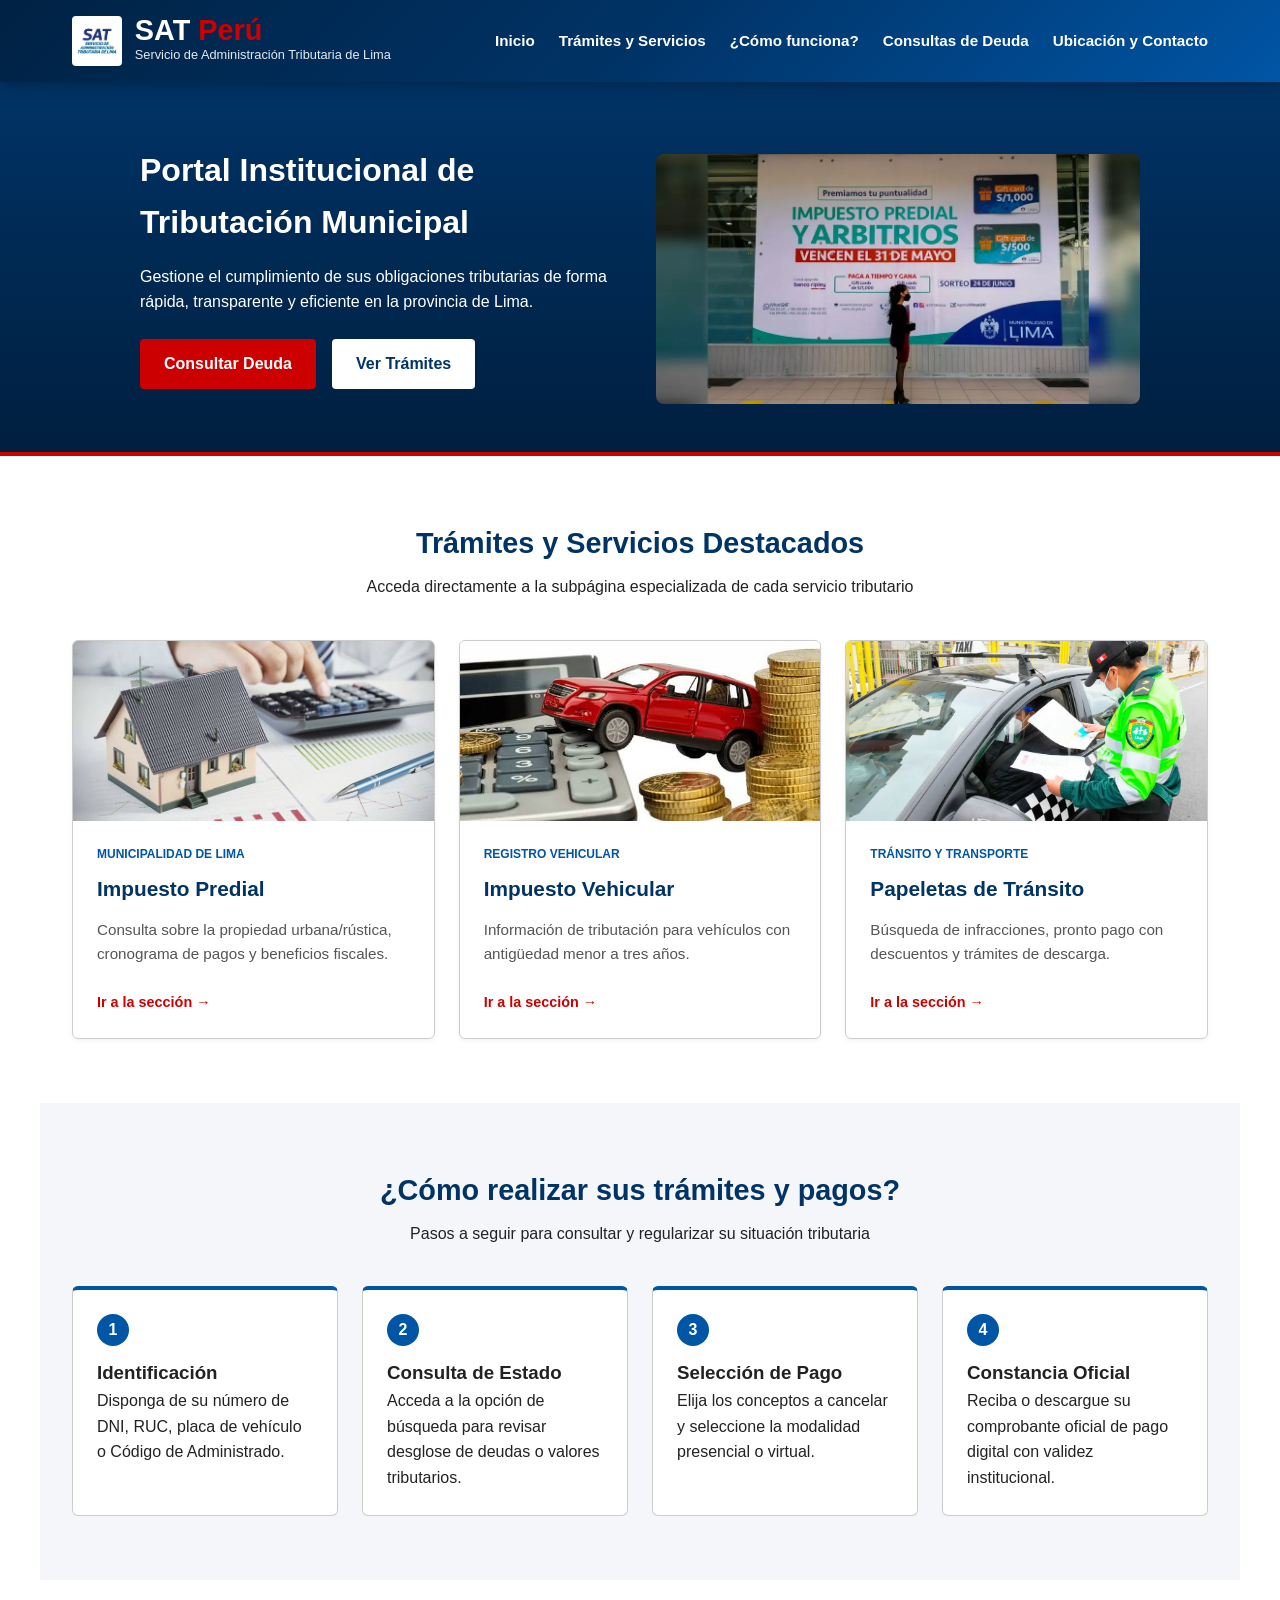
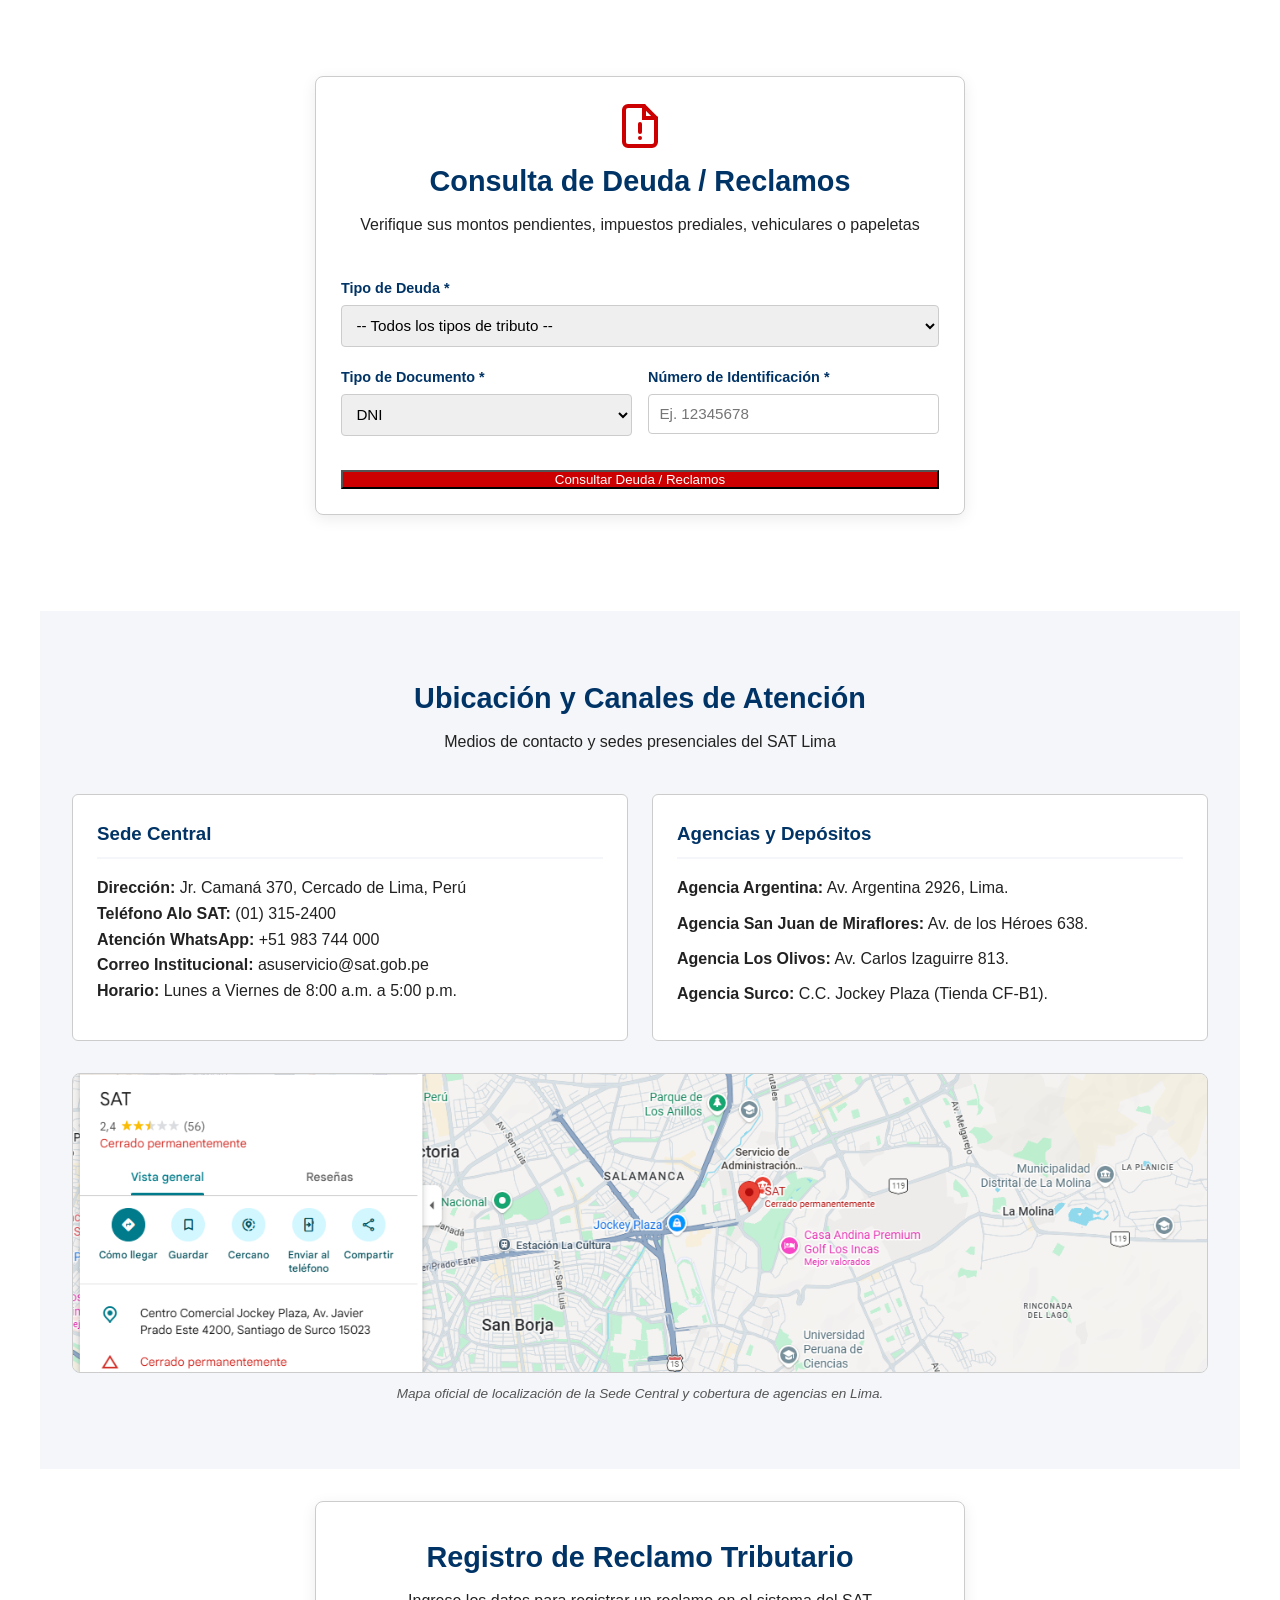
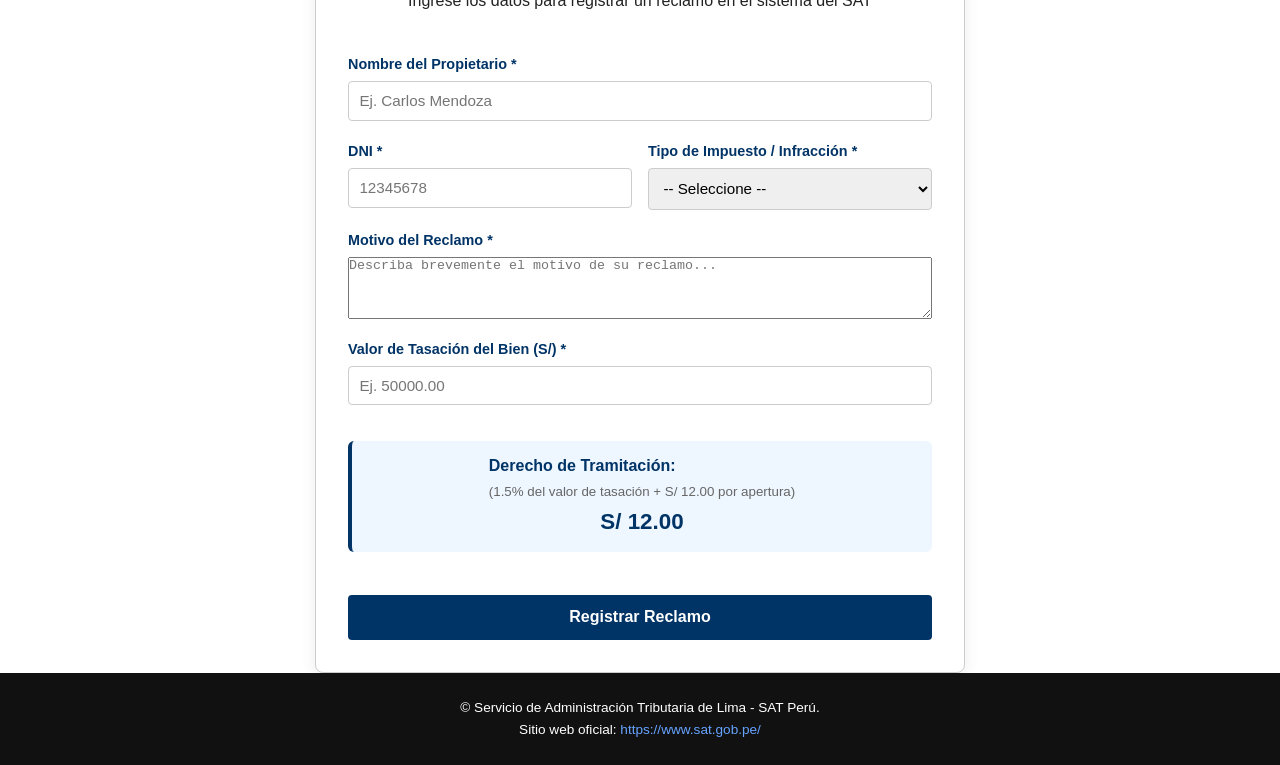
==== index.html @ f6a35fd5 "Integración módulo Reclamos Tributarios, Tasación y Pasarela de Pagos" ====
<!DOCTYPE html>
<html lang="es">
<head>
    <meta charset="UTF-8">
    <meta name="viewport" content="width=device-width, initial-scale=1.0">
    <meta name="description" content="Servicio de Administración Tributaria de Lima - SAT Perú. Portal de trámites y tributación municipal.">
    <title>SAT Perú - Servicio de Administración Tributaria de Lima</title>
    <link rel="stylesheet" href="css/styles.css">
</head>
<body>

    <!-- Encabezado y Navegación Principal -->
    <header class="main-header">
        <div class="header-container">
            <div class="brand">
                <div class="img-container logo-container">
                    <img src="img/SAT_logo.jpg" alt="Logo SAT Perú" class="adaptive-img">
                </div>
                <div>
                    <h1>SAT <span>Perú</span></h1>
                    <p class="tagline">Servicio de Administración Tributaria de Lima</p>
                </div>
            </div>
            <nav class="main-nav">
    <ul>
        <li><a href="index.html">Inicio</a></li>
        <li><a href="#servicios">Trámites y Servicios</a></li>
        <li><a href="#como-funciona">¿Cómo funciona?</a></li>
        <li><a href="#consultas">Consultas de Deuda</a></li>
        <li><a href="#contacto">Ubicación y Contacto</a></li>
        <!-- NUEVO: Enlace dinámico al Panel -->
        <li id="item-panel" style="display: none;"><a href="panel.html" style="color: #ffc107; font-weight: bold;">Panel de Gestión</a></li>
    </ul>
    <div id="user-info"></div>
</nav>
        </div>
    </header>

    <main>
        <!-- 1. INICIO: Hero Banner con <picture> adaptativo -->
        <section id="inicio" class="hero-section">
            <div class="hero-container">
                <div class="hero-content">
                    <h2>Portal Institucional de Tributación Municipal</h2>
                    <p>Gestione el cumplimiento de sus obligaciones tributarias de forma rápida, transparente y eficiente en la provincia de Lima.</p>
                    <div class="hero-buttons">
                        <a href="#consultas" class="btn btn-primary">Consultar Deuda</a>
                        <a href="#servicios" class="btn btn-secondary">Ver Trámites</a>
                    </div>
                </div>
                <!-- Requerimiento: Imagen adaptativa usando <picture> -->
                <div class="img-container hero-img-container">
                    <picture>
                        <source media="(max-width: 600px)" srcset="img/BannerInicio.jpg">
                        <img src="img/BannerInicio.jpg" alt="Banner Principal SAT" class="adaptive-img">
                    </picture>
                </div>
            </div>
        </section>

        <!-- 2. SERVICIOS / TRÁMITES -->
        <section id="servicios" class="section-container">
            <div class="section-title">
                <h2>Trámites y Servicios Destacados</h2>
                <p>Acceda directamente a la subpágina especializada de cada servicio tributario</p>
            </div>

            <div class="services-nav-grid">
                <a href="ImpuestoPredial.html" class="nav-card">
                    <div class="img-container card-img-container">
                        <img src="img/ImpuestoPredial.jpg" alt="Imagen Impuesto Predial" class="adaptive-img">
                    </div>
                    <div class="card-body">
                        <span class="card-tag">Municipalidad de Lima</span>
                        <h3>Impuesto Predial</h3>
                        <p>Consulta sobre la propiedad urbana/rústica, cronograma de pagos y beneficios fiscales.</p>
                        <span class="card-link">Ir a la sección &rarr;</span>
                    </div>
                </a>

                <a href="ImpuestoVehicular.html" class="nav-card">
                    <div class="img-container card-img-container">
                        <img src="img/ImpuestoVehicular.jpg" alt="Imagen Impuesto Vehicular" class="adaptive-img">
                    </div>
                    <div class="card-body">
                        <span class="card-tag">Registro Vehicular</span>
                        <h3>Impuesto Vehicular</h3>
                        <p>Información de tributación para vehículos con antigüedad menor a tres años.</p>
                        <span class="card-link">Ir a la sección &rarr;</span>
                    </div>
                </a>

                <a href="Papeletas.html" class="nav-card">
                    <div class="img-container card-img-container">
                        <img src="img/Papeletas.jpg" alt="Imagen Papeletas de Tránsito" class="adaptive-img">
                    </div>
                    <div class="card-body">
                        <span class="card-tag">Tránsito y Transporte</span>
                        <h3>Papeletas de Tránsito</h3>
                        <p>Búsqueda de infracciones, pronto pago con descuentos y trámites de descarga.</p>
                        <span class="card-link">Ir a la sección &rarr;</span>
                    </div>
                </a>


            </div>
        </section>

        <!-- 3. CÓMO FUNCIONA -->
        <section id="como-funciona" class="section-container bg-light">
            <div class="section-title">
                <h2>¿Cómo realizar sus trámites y pagos?</h2>
                <p>Pasos a seguir para consultar y regularizar su situación tributaria</p>
            </div>
            <div class="steps-grid">
                <div class="step-card">
                    <span class="step-number">1</span>
                    <h3>Identificación</h3>
                    <p>Disponga de su número de DNI, RUC, placa de vehículo o Código de Administrado.</p>
                </div>
                <div class="step-card">
                    <span class="step-number">2</span>
                    <h3>Consulta de Estado</h3>
                    <p>Acceda a la opción de búsqueda para revisar desglose de deudas o valores tributarios.</p>
                </div>
                <div class="step-card">
                    <span class="step-number">3</span>
                    <h3>Selección de Pago</h3>
                    <p>Elija los conceptos a cancelar y seleccione la modalidad presencial o virtual.</p>
                </div>
                <div class="step-card">
                    <span class="step-number">4</span>
                    <h3>Constancia Oficial</h3>
                    <p>Reciba o descargue su comprobante oficial de pago digital con validez institucional.</p>
                </div>
            </div>
        </section>

<!-- 4. RF-33.1 FORMULARIO Y RF-33.2 TABLA DE RESULTADOS (ENSANCHADO CON BOTÓN PAGAR) -->
<section id="consultas" class="section-container" style="max-width: 1000px; margin: 2rem auto; width: 95%;">
    <div class="form-wrapper" style="width: 100%; box-sizing: border-box; padding: 25px;">
        <div class="section-title">
            <div class="svg-alert-icon">
                <svg viewBox="0 0 24 24" width="48" height="48" fill="none" stroke="currentColor" stroke-width="2" stroke-linecap="round">
                    <path d="M14 2H6a2 2 0 0 0-2 2v16a2 2 0 0 0 2 2h12a2 2 0 0 0 2-2V8z"></path>
                    <polyline points="14 2 14 8 20 8"></polyline>
                    <line x1="12" y1="18" x2="12.01" y2="18" class="pulse-dot"></line>
                    <line x1="12" y1="11" x2="12" y2="15"></line>
                </svg>
            </div>
            <h2>Consulta de Deuda / Reclamos</h2>
            <p>Verifique sus montos pendientes, impuestos prediales, vehiculares o papeletas</p>
        </div>

        <form id="form-consulta" class="sat-form">
            <div class="form-group">
                <label for="consulta-tipo">Tipo de Deuda *</label>
                <select id="consulta-tipo" name="tipo-deuda" required class="form-control">
                    <option value="TODOS">-- Todos los tipos de tributo --</option>
                    <option value="Impuesto Predial">Impuesto Predial</option>
                    <option value="Impuesto Vehicular">Impuesto Vehicular</option>
                    <option value="Papeleta">Papeletas de Tránsito</option>
                </select>
            </div>

            <div class="form-row">
                <div class="form-group">
                    <label for="consulta-doc-tipo">Tipo de Documento *</label>
                    <select id="consulta-doc-tipo" name="tipo-doc" required class="form-control">
                        <option value="dni">DNI</option>
                    </select>
                </div>
                <div class="form-group">
                    <label for="consulta-dni">Número de Identificación *</label>
                    <input type="text" id="consulta-dni" class="form-control" placeholder="Ej. 12345678" required maxlength="8">
                </div>
            </div>

            <button type="submit" class="btn-primary" style="width: 100%; margin-top: 15px;">Consultar Deuda / Reclamos</button>
        </form>

        <!-- Tabla de Resultados Ensanchada -->
        <div id="resultado-busqueda-container" style="margin-top: 35px; display: none;">
            <h3 style="color: #003366; margin-bottom: 15px; font-size: 1.2rem;">Sus Reclamos Registrados</h3>
            <div class="tabla-container" style="overflow-x: auto; width: 100%; border-radius: 6px; box-shadow: 0 2px 8px rgba(0,0,0,0.1);">
                <table class="tabla-reclamos" style="width: 100%; border-collapse: collapse; background-color: #ffffff; text-align: left; font-size: 0.95rem;">
                    <thead>
                        <tr style="background-color: #003366; color: white;">
                            <th style="padding: 12px 16px; width: 12%;">Código</th>
                            <th style="padding: 12px 16px; width: 15%;">Tipo Impuesto</th>
                            <th style="padding: 12px 16px; width: 25%;">Motivo</th>
                            <th style="padding: 12px 16px; width: 12%;">Monto (S/)</th>
                            <th style="padding: 12px 16px; width: 10%;">Estado</th>
                            <th style="padding: 12px 16px; width: 10%;">Fecha</th>
                            <th style="padding: 12px 16px; width: 16%; text-align: center;">Acciones</th>
                        </tr>
                    </thead>
                    <tbody id="tbody-resultados-consulta">
                        <!-- Contenido dinámico renderizado por JS -->
                    </tbody>
                </table>
            </div>
        </div>
    </div>
</section>
        

        <!-- 5. UBICACIÓN Y CONTACTO con <figure> + <figcaption> -->
        <section id="contacto" class="section-container bg-light">
            <div class="section-title">
                <h2>Ubicación y Canales de Atención</h2>
                <p>Medios de contacto y sedes presenciales del SAT Lima</p>
            </div>
            <div class="contact-grid">
                <div class="contact-info">
                    <h3>Sede Central</h3>
                    <p><strong>Dirección:</strong> Jr. Camaná 370, Cercado de Lima, Perú</p>
                    <p><strong>Teléfono Alo SAT:</strong> (01) 315-2400</p>
                    <p><strong>Atención WhatsApp:</strong> +51 983 744 000</p>
                    <p><strong>Correo Institucional:</strong> asuservicio@sat.gob.pe</p>
                    <p><strong>Horario:</strong> Lunes a Viernes de 8:00 a.m. a 5:00 p.m.</p>
                </div>
                <div class="contact-branches">
                    <h3>Agencias y Depósitos</h3>
                    <ul>
                        <li><strong>Agencia Argentina:</strong> Av. Argentina 2926, Lima.</li>
                        <li><strong>Agencia San Juan de Miraflores:</strong> Av. de los Héroes 638.</li>
                        <li><strong>Agencia Los Olivos:</strong> Av. Carlos Izaguirre 813.</li>
                        <li><strong>Agencia Surco:</strong> C.C. Jockey Plaza (Tienda CF-B1).</li>
                    </ul>
                </div>
            </div>

            <!-- Requerimiento: Bloque <figure> + <figcaption> -->
            <figure class="map-figure">
                <div class="img-container map-img-container">
                    <img src="img/Ubicacion.png" alt="Mapa de ubicación Sede Central SAT" class="adaptive-img">
                </div>
                <figcaption>Mapa oficial de localización de la Sede Central y cobertura de agencias en Lima.</figcaption>
            </figure>
        </section>
    </main>


    <!-- FORMULARIO DE REGISTRO DE RECLAMO TRIBUTARIO (RF-33.4) -->
<section class="section-container form-wrapper" style="margin-top: 2rem;">
    <div class="section-title">
        <h2>Registro de Reclamo Tributario</h2>
        <p>Ingrese los datos para registrar un reclamo en el sistema del SAT</p>
    </div>

    <form id="form-reclamo" class="sat-form">
        <div class="form-group">
            <label for="reclamo-nombre">Nombre del Propietario *</label>
            <input type="text" id="reclamo-nombre" required placeholder="Ej. Carlos Mendoza">
        </div>

        <div class="form-row">
            <div class="form-group">
                <label for="reclamo-dni">DNI *</label>
                <input type="text" id="reclamo-dni" maxlength="8" required placeholder="12345678">
            </div>
            <div class="form-group">
    <label for="reclamo-tipo">Tipo de Impuesto / Infracción *</label>
    <select id="reclamo-tipo" required>
        <option value="">-- Seleccione --</option>
        <option value="Predial">Impuesto Predial</option>
        <option value="Vehicular">Impuesto Vehicular</option>
        <option value="Papeleta">Papeleta de Tránsito</option>
    </select>
</div>
        </div>

        <div class="form-group">
            <label for="reclamo-motivo">Motivo del Reclamo *</label>
            <textarea id="reclamo-motivo" rows="4" required placeholder="Describa brevemente el motivo de su reclamo..."></textarea>
        </div>

        <!-- NUEVOS CAMPOS: VALOR DE TASACIÓN Y DERECHO DE TRAMITACIÓN -->
        <div class="form-group">
            <label for="valor_tasacion">Valor de Tasación del Bien (S/) *</label>
            <input type="number" id="valor_tasacion" name="valor_tasacion" step="0.01" min="0" required placeholder="Ej. 50000.00">
        </div>

        <!-- CUADRO RESUMEN DEL CÁLCULO EN TIEMPO REAL -->
        <div class="form-group" style="background-color: #eef6ff; border-left: 4px solid #003366; padding: 12px 15px; border-radius: 6px; display: flex; justify-content: space-between; align-items: center; margin-top: 1rem;">
            <div>
                <strong style="color: #003366; display: block;">Derecho de Tramitación:</strong>
                <small style="color: #666;">(1.5% del valor de tasación + S/ 12.00 por apertura)</small>
            </div>
            <div id="monto_calculado_display" style="font-size: 1.4rem; font-weight: bold; color: #003366;">
                S/ 12.00
            </div>
        </div>

        <!-- Campo oculto del monto calculado para enviar a la BD -->
        <input type="hidden" id="monto_calculado" name="monto_calculado" value="12.00">

        <!-- BOTÓN AZUL ORIGINAL -->
        <button type="submit" class="btn btn-submit animated-btn" style="margin-top: 1.5rem;">
            <span>Registrar Reclamo</span>
        </button>
    </form>

    <!-- MENSAJE Y CÓDIGO DE SEGUIMIENTO GENERADO -->
    <div id="reclamo-resultado" class="results-container" style="display: none; margin-top: 1.5rem;">
        <div class="mock-alert-message">
            <span class="check-icon">&#10004;</span>
            <div>
                <strong>¡Reclamo Guardado en la Base de Datos!</strong>
                <p>Su código de seguimiento asignado es: <b id="codigo-generado" style="font-size: 1.1rem; color: #003366;"></b></p>
            </div>
        </div>
    </div>
</section>

<!-- IMPORTACIÓN DEL SCRIPT TARIFARIO -->
<script src="js/tarifario.js"></script>

<footer class="main-footer">
        <div class="footer-container">
            <p>&copy; Servicio de Administración Tributaria de Lima - SAT Perú.</p>
            <p>Sitio web oficial: <a href="https://www.sat.gob.pe/" target="_blank" rel="noopener noreferrer">https://www.sat.gob.pe/</a></p>
        </div>
    </footer>

<!-- Conexión del script de registro -->
<script type="module" src="js/registro.js"></script>
    <!-- Script de JavaScript para simulación e interacción -->
    <script src="js/main.js"></script>
<script type="module">
    import { verificarSesion } from './js/auth.js';

    document.addEventListener('DOMContentLoaded', () => {
        const usuarioGuardado = sessionStorage.getItem('usuario');
        
        if (usuarioGuardado) {
            const usuario = JSON.parse(usuarioGuardado);
            // Si el rol es admin o empleado, se muestra el enlace al Panel de Gestión
            if (usuario.rol === 'admin' || usuario.rol === 'empleado') {
                const itemPanel = document.getElementById('item-panel');
                if (itemPanel) itemPanel.style.display = 'inline-block';
            }
        }
    });
</script>
</body>
</html>
---- css/styles.css ----
/* ==========================================================================
   ESTILOS BASE E INDEX PRINCIPAL CON MEJORAS DE CSS3
   ========================================================================== */
:root {
    --primary-color: #003366;
    --secondary-color: #0055a5;
    --accent-color: #cc0000;
    --alert-bg: #ffe6e6;
    --alert-border: #ff4d4d;
    --bg-light: #f4f6f9;
    --text-color: #222222;
    --border-color: #cccccc;
    --white: #ffffff;
}

* {
    margin: 0;
    padding: 0;
    box-sizing: border-box;
}

html {
    scroll-behavior: smooth;
}

body {
    font-family: Arial, Helvetica, sans-serif;
    line-height: 1.6;
    color: var(--text-color);
    background-color: var(--white);
}

/* --------------------------------------------------------------------------
   ADAPTABILIDAD DE IMÁGENES
   -------------------------------------------------------------------------- */
.img-container {
    width: 100%;
    background-color: #e2e8f0;
    position: relative;
    overflow: hidden;
    display: flex;
    justify-content: center;
    align-items: center;
}

.adaptive-img {
    width: 100%;
    height: 100%;
    object-fit: cover;
    display: block;
}

.logo-container {
    width: 50px;
    height: 50px;
    border-radius: 4px;
}

.hero-img-container {
    height: 250px;
    border-radius: 8px;
    margin-top: 1.5rem;
}

.card-img-container {
    height: 180px;
}

.map-img-container {
    height: 300px;
    border-radius: 8px;
    margin-top: 2rem;
    border: 1px solid var(--border-color);
}

/* --------------------------------------------------------------------------
   EFECTO: DEGRADADO EN EL ENCABEZADO
   -------------------------------------------------------------------------- */
.main-header {
    /* Degradado en el encabezado */
    background: linear-gradient(135deg, #002244 0%, var(--primary-color) 50%, var(--secondary-color) 100%);
    color: var(--white);
    position: sticky;
    top: 0;
    z-index: 1000;
    box-shadow: 0 4px 12px rgba(0, 0, 0, 0.25);
}

.header-container {
    max-width: 1200px;
    margin: 0 auto;
    display: flex;
    justify-content: space-between;
    align-items: center;
    padding: 1rem 2rem;
}

.brand {
    display: flex;
    align-items: center;
    gap: 0.8rem;
}

.brand h1 {
    font-size: 1.8rem;
    font-weight: bold;
    line-height: 1;
}

.brand h1 span {
    color: var(--accent-color);
}

.brand .tagline {
    font-size: 0.8rem;
    opacity: 0.9;
}

/* TRANSICIÓN 3: COLOR EN EL MENÚ */
.main-nav ul {
    display: flex;
    list-style: none;
    gap: 1.5rem;
}

.main-nav a {
    color: var(--white);
    text-decoration: none;
    font-weight: bold;
    font-size: 0.95rem;
    /* Transición suave de color */
    transition: color 0.3s ease-in-out, transform 0.2s ease;
}

.main-nav a:hover,
.main-nav a:focus {
    color: #ffcc00;
    transform: translateY(-2px);
}

/* HERO SECTION */
.hero-section {
    background: linear-gradient(180deg, var(--primary-color) 0%, #001f3f 100%);
    color: var(--white);
    padding: 3rem 2rem;
    border-bottom: 4px solid var(--accent-color);
}

.hero-container {
    max-width: 1000px;
    margin: 0 auto;
    display: grid;
    grid-template-columns: 1fr 1fr;
    gap: 2rem;
    align-items: center;
}

.hero-content h2 { font-size: 2rem; margin-bottom: 1rem; }
.hero-content p { font-size: 1rem; margin-bottom: 1.5rem; }

.hero-buttons { display: flex; gap: 1rem; }

.btn {
    display: inline-block;
    padding: 0.75rem 1.5rem;
    font-size: 1rem;
    font-weight: bold;
    text-decoration: none;
    border-radius: 4px;
    border: none;
    cursor: pointer;
}

.btn-primary { background-color: var(--accent-color); color: var(--white); }
.btn-secondary { background-color: var(--white); color: var(--primary-color); }

.section-container {
    max-width: 1200px;
    margin: 0 auto;
    padding: 4rem 2rem;
}

.bg-light { background-color: var(--bg-light); }

.section-title { text-align: center; margin-bottom: 2.5rem; }
.section-title h2 { color: var(--primary-color); font-size: 1.8rem; margin-bottom: 0.5rem; }

/* SERVICIOS / CARDS */
.services-nav-grid {
    display: grid;
    grid-template-columns: repeat(auto-fit, minmax(280px, 1fr));
    gap: 1.5rem;
}

.nav-card {
    background-color: var(--white);
    border: 1px solid var(--border-color);
    border-radius: 6px;
    overflow: hidden;
    text-decoration: none;
    color: var(--text-color);
    box-shadow: 0 2px 5px rgba(0,0,0,0.05);
    transition: transform 0.3s ease, box-shadow 0.3s ease;
    display: flex;
    flex-direction: column;
}

.nav-card:hover {
    transform: translateY(-5px);
    box-shadow: 0 8px 15px rgba(0,0,0,0.15);
}

.card-body { padding: 1.5rem; display: flex; flex-direction: column; flex-grow: 1; }
.card-tag { font-size: 0.75rem; color: var(--secondary-color); font-weight: bold; text-transform: uppercase; margin-bottom: 0.5rem; }
.nav-card h3 { color: var(--primary-color); margin-bottom: 0.8rem; font-size: 1.3rem; }
.nav-card p { font-size: 0.95rem; color: #555555; margin-bottom: 1.5rem; flex-grow: 1; }
.card-link { font-weight: bold; color: var(--accent-color); font-size: 0.9rem; }

/* PASOS */
.steps-grid { display: grid; grid-template-columns: repeat(auto-fit, minmax(220px, 1fr)); gap: 1.5rem; }
.step-card { background-color: var(--white); padding: 1.5rem; border-radius: 6px; border: 1px solid var(--border-color); border-top: 4px solid var(--secondary-color); }
.step-number { display: inline-block; background-color: var(--secondary-color); color: var(--white); width: 32px; height: 32px; border-radius: 50%; line-height: 32px; text-align: center; font-weight: bold; margin-bottom: 0.75rem; }

/* --------------------------------------------------------------------------
   FORMULARIO Y EFECTO: ÍCONO SVG ANIMADO
   -------------------------------------------------------------------------- */
.form-wrapper {
    max-width: 650px;
    margin: 0 auto;
    background-color: var(--white);
    padding: 2rem;
    border-radius: 8px;
    box-shadow: 0 4px 15px rgba(0,0,0,0.08);
    border: 1px solid var(--border-color);
}

/* Ícono SVG Animado */
.svg-alert-icon {
    display: flex;
    justify-content: center;
    margin-bottom: 0.5rem;
    color: var(--accent-color);
}

.svg-alert-icon svg {
    animation: floatIcon 3s ease-in-out infinite;
}

.pulse-dot {
    animation: pulseDot 1.2s infinite alternate;
}

@keyframes floatIcon {
    0%, 100% { transform: translateY(0); }
    50% { transform: translateY(-6px); }
}

@keyframes pulseDot {
    0% { opacity: 0.2; }
    100% { opacity: 1; stroke-width: 3; }
}

.sat-form { display: flex; flex-direction: column; gap: 1.2rem; }
.form-row { display: flex; gap: 1rem; }
.form-group { display: flex; flex-direction: column; flex: 1; }
.form-group label { font-weight: bold; margin-bottom: 0.3rem; font-size: 0.9rem; color: var(--primary-color); }
.form-group input, .form-group select { padding: 0.65rem; border: 1px solid var(--border-color); border-radius: 4px; font-size: 0.95rem; }

/* TRANSICIÓN 2 Y ANIMACIÓN 2: BOTÓN DE CONSULTA ANIMADO */
.animated-btn {
    background-color: var(--primary-color);
    color: var(--white);
    width: 100%;
    padding: 0.85rem;
    /* Transición en el botón de consulta */
    transition: background-color 0.3s ease, transform 0.1s ease, box-shadow 0.3s ease;
    position: relative;
    overflow: hidden;
}

.animated-btn:hover {
    background-color: var(--secondary-color);
    box-shadow: 0 4px 12px rgba(0, 85, 165, 0.3);
}

/* Confirmación animada al presionar (Active State) */
.animated-btn:active {
    transform: scale(0.98);
    background-color: #001f3f;
    animation: clickPulse 0.4s ease-out;
}

@keyframes clickPulse {
    0% { box-shadow: 0 0 0 0 rgba(0, 85, 165, 0.7); }
    100% { box-shadow: 0 0 0 14px rgba(0, 85, 165, 0); }
}

/* --------------------------------------------------------------------------
   RF-33.2: TABLA DE RESULTADOS CON ANIMACIONES Y SOMBRA
   -------------------------------------------------------------------------- */
/* EFECTO 1: SOMBRA EN EL BLOQUE DE RESULTADOS Y ANIMACIÓN 3: APARICIÓN PROGRESIVA */
/* Contenedor de resultados oculto por defecto */
.results-container {
    display: none;
    max-width: 900px;
    margin: 3rem auto 0 auto;
    background-color: var(--white);
    border-radius: 8px;
    padding: 1.5rem;
    box-shadow: 0 10px 25px rgba(0, 0, 0, 0.12);
    border: 1px solid var(--border-color);
}

/* Activación controlada por JavaScript */
.results-container.active {
    display: block;
    animation: fadeInUp 0.8s cubic-bezier(0.16, 1, 0.3, 1) forwards;
}   

@keyframes fadeInUp {
    from {
        opacity: 0;
        transform: translateY(25px);
    }
    to {
        opacity: 1;
        transform: translateY(0);
    }
}

.results-header {
    border-bottom: 2px solid var(--bg-light);
    padding-bottom: 0.8rem;
    margin-bottom: 1.2rem;
}

.results-header h3 { color: var(--primary-color); font-size: 1.3rem; }
.results-header p { font-size: 0.85rem; color: #666; }

.table-responsive {
    overflow-x: auto;
}

.results-table {
    width: 100%;
    border-collapse: collapse;
    text-align: left;
    font-size: 0.95rem;
}

.results-table th {
    background-color: var(--primary-color);
    color: var(--white);
    padding: 0.85rem;
    font-weight: bold;
}

.results-table td {
    padding: 0.85rem;
    border-bottom: 1px solid var(--border-color);
}

/* ANIMACIÓN 1 Y TRANSICIÓN 1: FILAS VENCIDAS CON COLOR DE ALERTA */
.row-vencida {
    background-color: var(--alert-bg);
    /* Transición de color en filas vencidas */
    transition: background-color 0.4s ease, transform 0.2s ease;
    /* Animación de pulsación de alerta continua */
    animation: alertPulse 1s infinite alternate;
}

.row-vencida:hover {
    background-color: #ffcccc;
    transform: scale(1.005);
}

@keyframes alertPulse {
    0% { background-color: #fff0f0; }
    100% { background-color: #ffd6d6; }
}

.row-pendiente {
    transition: background-color 0.3s ease;
}

.row-pendiente:hover {
    background-color: #f9f9f9;
}

/* Badges de estado */
.status-badge {
    padding: 0.25rem 0.6rem;
    border-radius: 12px;
    font-size: 0.8rem;
    font-weight: bold;
}

.status-badge.alert {
    background-color: var(--accent-color);
    color: var(--white);
}

.status-badge.pending {
    background-color: #e6b800;
    color: #111;
}

/* CONTACTO */
.contact-grid { display: grid; grid-template-columns: repeat(auto-fit, minmax(280px, 1fr)); gap: 1.5rem; }
.contact-info, .contact-branches { background-color: var(--white); padding: 1.5rem; border-radius: 6px; border: 1px solid var(--border-color); }
.contact-info h3, .contact-branches h3 { color: var(--primary-color); margin-bottom: 1rem; border-bottom: 2px solid var(--bg-light); padding-bottom: 0.5rem; }
.contact-branches ul { list-style: none; }
.contact-branches li { margin-bottom: 0.6rem; }

.main-footer { background-color: #111111; color: var(--white); text-align: center; padding: 1.5rem; font-size: 0.85rem; }
.main-footer a { color: #66a3ff; text-decoration: none; }

@media (max-width: 768px) {
    .header-container { flex-direction: column; gap: 1rem; text-align: center; }
    .hero-container { grid-template-columns: 1fr; }
    .form-row { flex-direction: column; }
}

/* Estilos para <figure> y <figcaption> */
.map-figure {
    margin-top: 2rem;
    display: flex;
    flex-direction: column;
    align-items: center;
}

.map-figure .map-img-container {
    margin-top: 0;
}

.map-figure figcaption {
    margin-top: 0.6rem;
    font-size: 0.85rem;
    color: #555555;
    font-style: italic;
    text-align: center;
}

/* --------------------------------------------------------------------------
   ESTILOS LOGIN Y REGISTRO
   -------------------------------------------------------------------------- */
.auth-tabs {
    display: flex;
    margin-bottom: 1.5rem;
    border-bottom: 2px solid var(--border-color);
}

.auth-tab {
    flex: 1;
    padding: 0.75rem;
    background: none;
    border: none;
    font-weight: 600;
    color: #666;
    cursor: pointer;
    transition: color 0.3s, border-bottom 0.3s;
}

.auth-tab.active {
    color: var(--primary-color, #003366);
    border-bottom: 3px solid var(--primary-color, #003366);
}
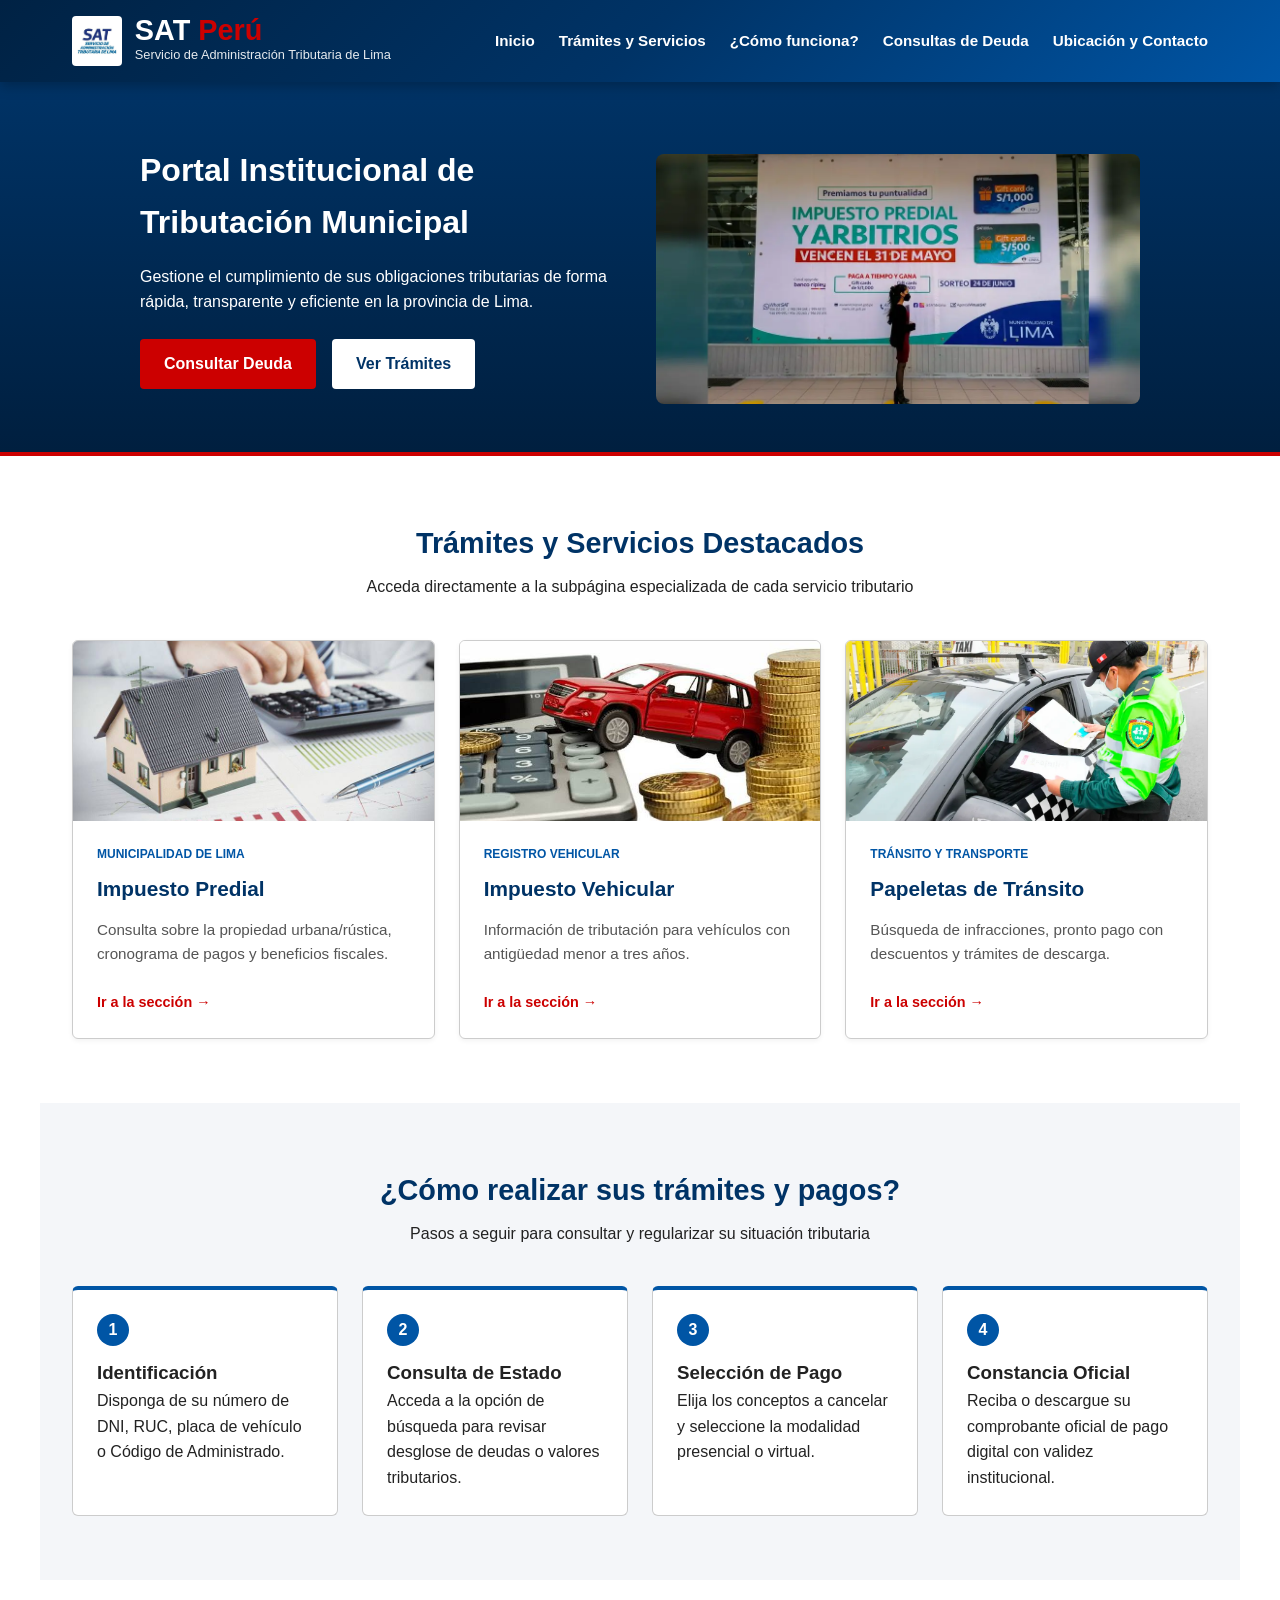
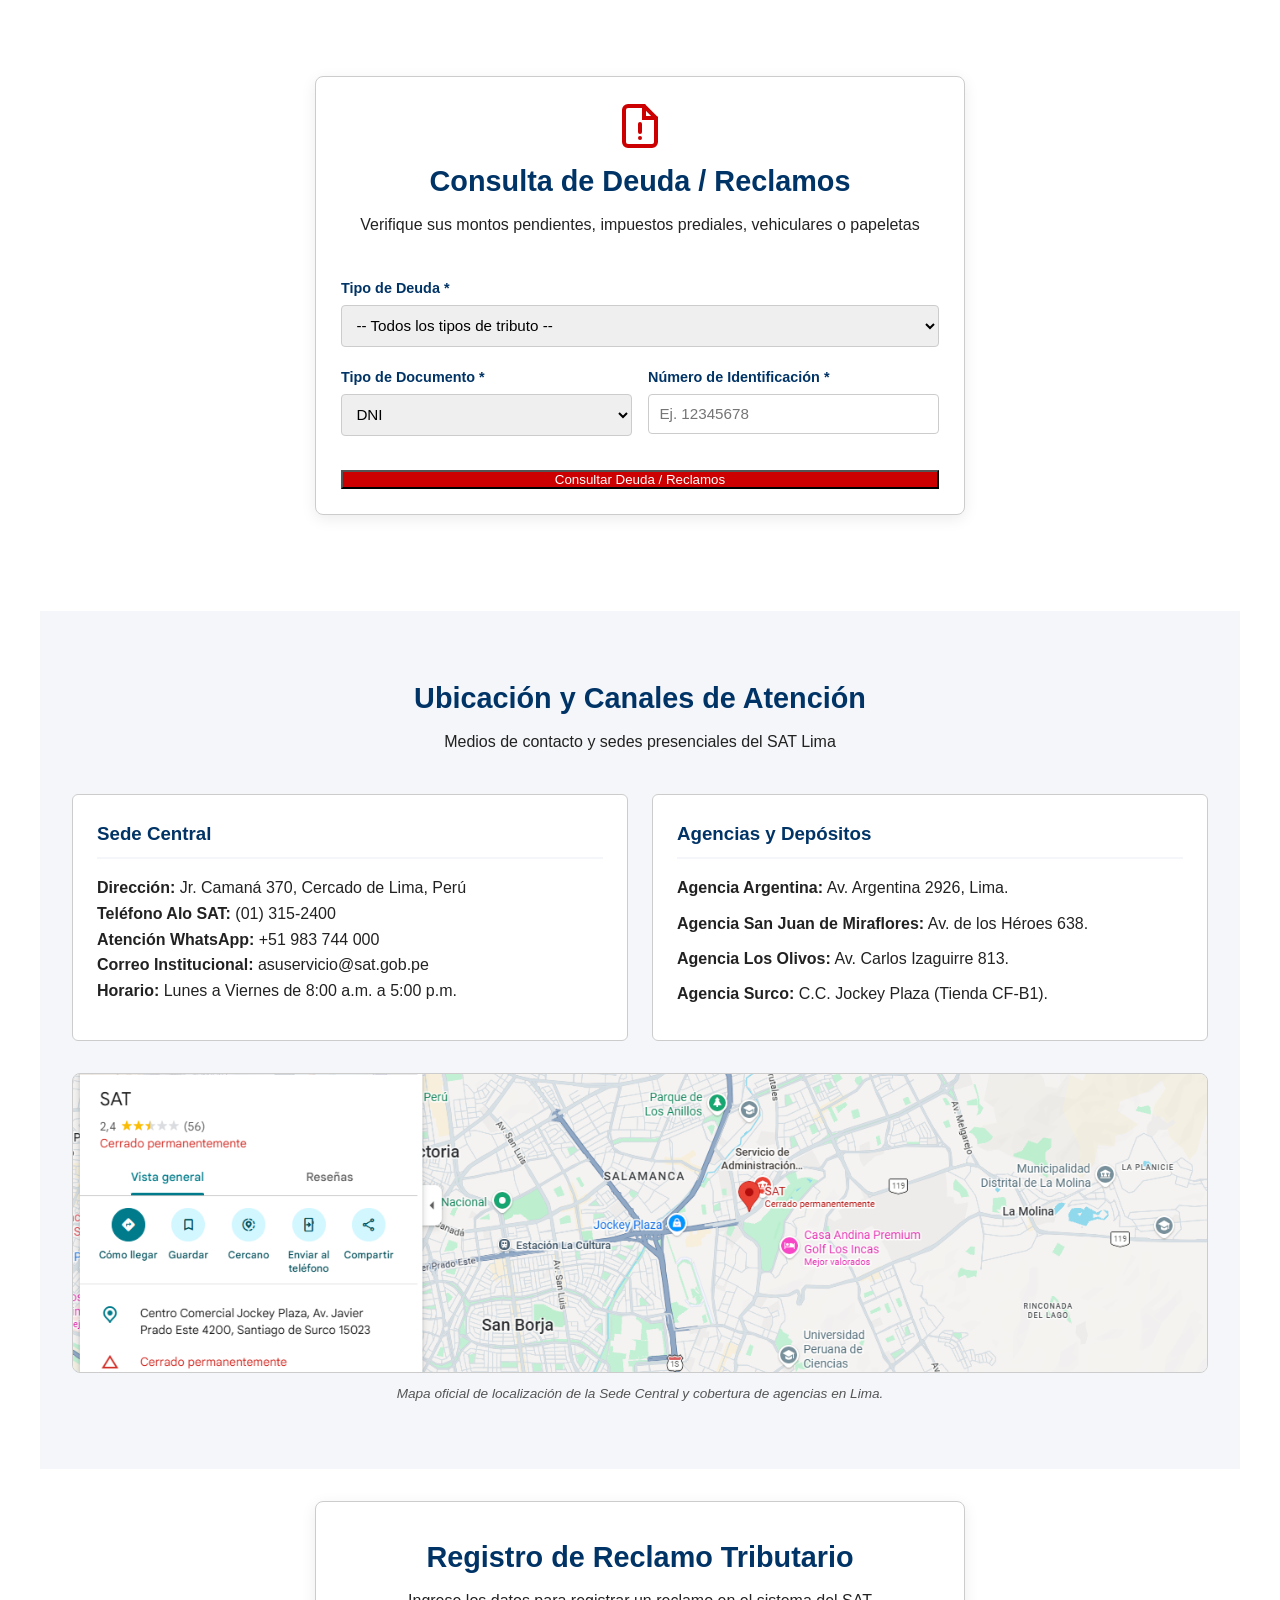
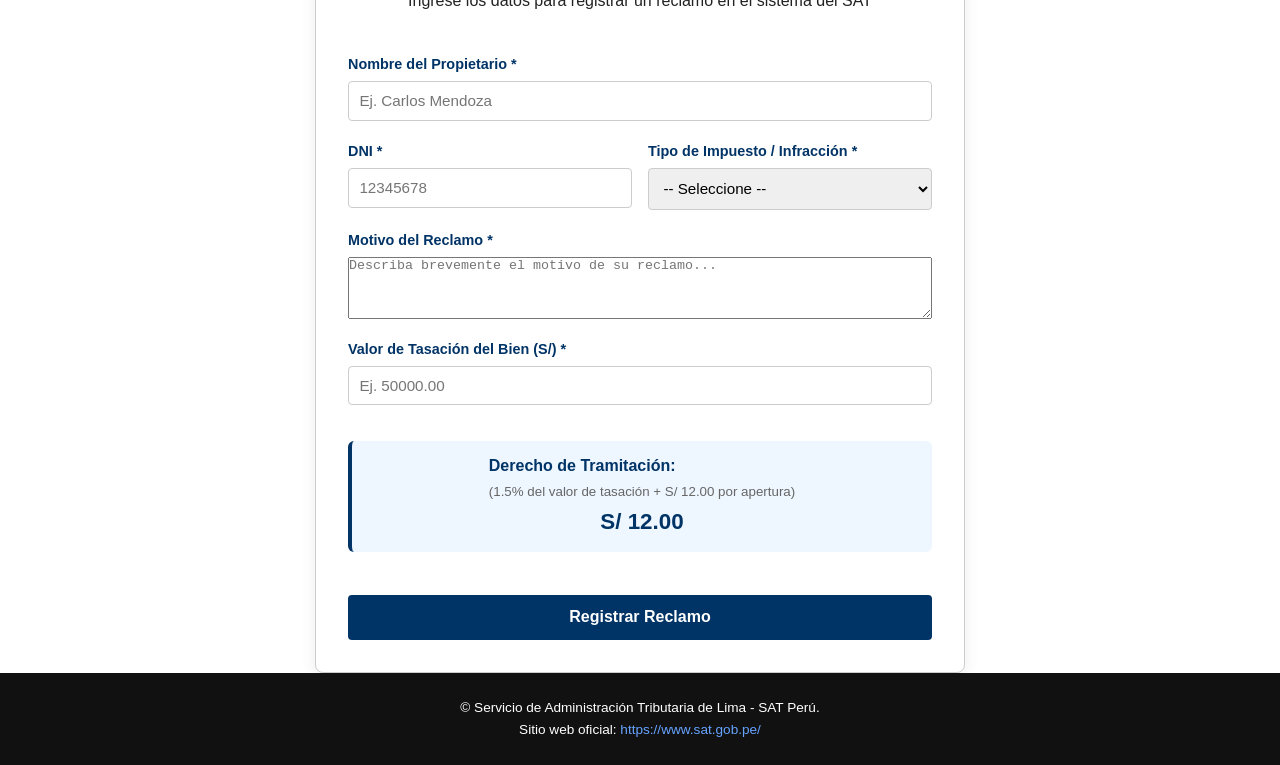
==== commit d14d8aea: "Fix: correccion de tabla con 8 columnas, despliegue de comprobante y boton editar en index, y mejora" ====
--- a/index.html
+++ b/index.html
@@ -179,26 +179,27 @@
             <button type="submit" class="btn-primary" style="width: 100%; margin-top: 15px;">Consultar Deuda / Reclamos</button>
         </form>
 
-        <!-- Tabla de Resultados Ensanchada -->
+        <!-- Tabla de Resultados Ensanchada con Comprobante -->
         <div id="resultado-busqueda-container" style="margin-top: 35px; display: none;">
             <h3 style="color: #003366; margin-bottom: 15px; font-size: 1.2rem;">Sus Reclamos Registrados</h3>
             <div class="tabla-container" style="overflow-x: auto; width: 100%; border-radius: 6px; box-shadow: 0 2px 8px rgba(0,0,0,0.1);">
                 <table class="tabla-reclamos" style="width: 100%; border-collapse: collapse; background-color: #ffffff; text-align: left; font-size: 0.95rem;">
-                    <thead>
-                        <tr style="background-color: #003366; color: white;">
-                            <th style="padding: 12px 16px; width: 12%;">Código</th>
-                            <th style="padding: 12px 16px; width: 15%;">Tipo Impuesto</th>
-                            <th style="padding: 12px 16px; width: 25%;">Motivo</th>
-                            <th style="padding: 12px 16px; width: 12%;">Monto (S/)</th>
-                            <th style="padding: 12px 16px; width: 10%;">Estado</th>
-                            <th style="padding: 12px 16px; width: 10%;">Fecha</th>
-                            <th style="padding: 12px 16px; width: 16%; text-align: center;">Acciones</th>
-                        </tr>
-                    </thead>
-                    <tbody id="tbody-resultados-consulta">
-                        <!-- Contenido dinámico renderizado por JS -->
-                    </tbody>
-                </table>
+    <thead>
+        <tr style="background-color: #003366; color: white;">
+            <th style="padding: 12px 16px;">Código</th>
+            <th style="padding: 12px 16px;">Tipo Impuesto</th>
+            <th style="padding: 12px 16px;">Motivo</th>
+            <th style="padding: 12px 16px;">Monto (S/)</th>
+            <th style="padding: 12px 16px;">Estado</th>
+            <th style="padding: 12px 16px;">Comprobante</th>
+            <th style="padding: 12px 16px;">Fecha</th>
+            <th style="padding: 12px 16px; text-align: center;">Acciones</th>
+        </tr>
+    </thead>
+    <tbody id="tbody-resultados-consulta">
+        <!-- Contenido dinámico renderizado por main.js -->
+    </tbody>
+</table>
             </div>
         </div>
     </div>
@@ -327,7 +328,7 @@
 <!-- Conexión del script de registro -->
 <script type="module" src="js/registro.js"></script>
     <!-- Script de JavaScript para simulación e interacción -->
-    <script src="js/main.js"></script>
+    <script type="module" src="js/main.js"></script>
 <script type="module">
     import { verificarSesion } from './js/auth.js';
 
--- a/css/styles.css
+++ b/css/styles.css
@@ -464,4 +464,98 @@
 .auth-tab.active {
     color: var(--primary-color, #003366);
     border-bottom: 3px solid var(--primary-color, #003366);
+}
+
+/* =========================================================
+   ANIMACIONES Y MEJORAS DE UX (GLOBAL / CONSULTA CIUDADANO)
+   ========================================================= */
+
+/* 1. Animación de entrada suave para filas de tablas */
+@keyframes fadeInRow {
+    from {
+        opacity: 0;
+        transform: translateY(8px);
+    }
+    to {
+        opacity: 1;
+        transform: translateY(0);
+    }
+}
+
+.tabla-reclamos tbody tr,
+.tabla-resultados tbody tr,
+#tbody-resultados-consulta tr {
+    animation: fadeInRow 0.35s ease-out forwards;
+}
+
+/* 2. Microinteracciones para botones */
+.btn-primary, .btn-pagar {
+    transition: transform 0.15s ease, box-shadow 0.2s ease, background-color 0.2s ease !important;
+    will-change: transform;
+}
+
+.btn-primary:hover, .btn-pagar:hover {
+    transform: translateY(-2px);
+    box-shadow: 0 4px 12px rgba(0, 51, 102, 0.25) !important;
+}
+
+.btn-primary:active, .btn-pagar:active {
+    transform: translateY(0) scale(0.97);
+}
+
+/* 3. Badge Pagado en consulta pública */
+.badge-pagado {
+    transition: all 0.3s ease;
+    box-shadow: 0 2px 6px rgba(40, 167, 69, 0.2);
+}
+
+/* 1. Asegurar contenedor envolvente con Scroll Horizontal si la pantalla es estrecha */
+.tabla-container, 
+div:has(> table) {
+    width: 100%;
+    overflow-x: auto;
+    margin-top: 20px;
+    border-radius: 8px;
+    box-shadow: 0 2px 8px rgba(0, 0, 0, 0.05);
+}
+
+/* 2. Formato general de la tabla */
+table {
+    width: 100% !important;
+    max-width: 100%;
+    border-collapse: collapse;
+    table-layout: auto; /* O fixed si deseas anchos estrictos */
+    background-color: #ffffff;
+    margin: 0 auto;
+}
+
+/* 3. Ajuste de encabezados y celdas */
+th, td {
+    padding: 12px 10px;
+    text-align: center;
+    vertical-align: middle;
+    font-size: 14px;
+    border-bottom: 1px solid #e0e0e0;
+    white-space: nowrap; /* Evita que el texto se rompa de forma extraña */
+}
+
+/* 4. Estilo de los encabezados (SAT Azul) */
+th {
+    background-color: #003366;
+    color: #ffffff;
+    font-weight: 600;
+}
+
+/* 5. Asegurar padding adecuado en la primera columna (Monto) */
+td:first-child, th:first-child {
+    padding-left: 15px;
+    text-align: left;
+}
+
+/* 6. Espaciado interno para botones de acciones */
+td:last-child {
+    display: flex;
+    justify-content: center;
+    gap: 6px;
+    padding-right: 15px;
 }
